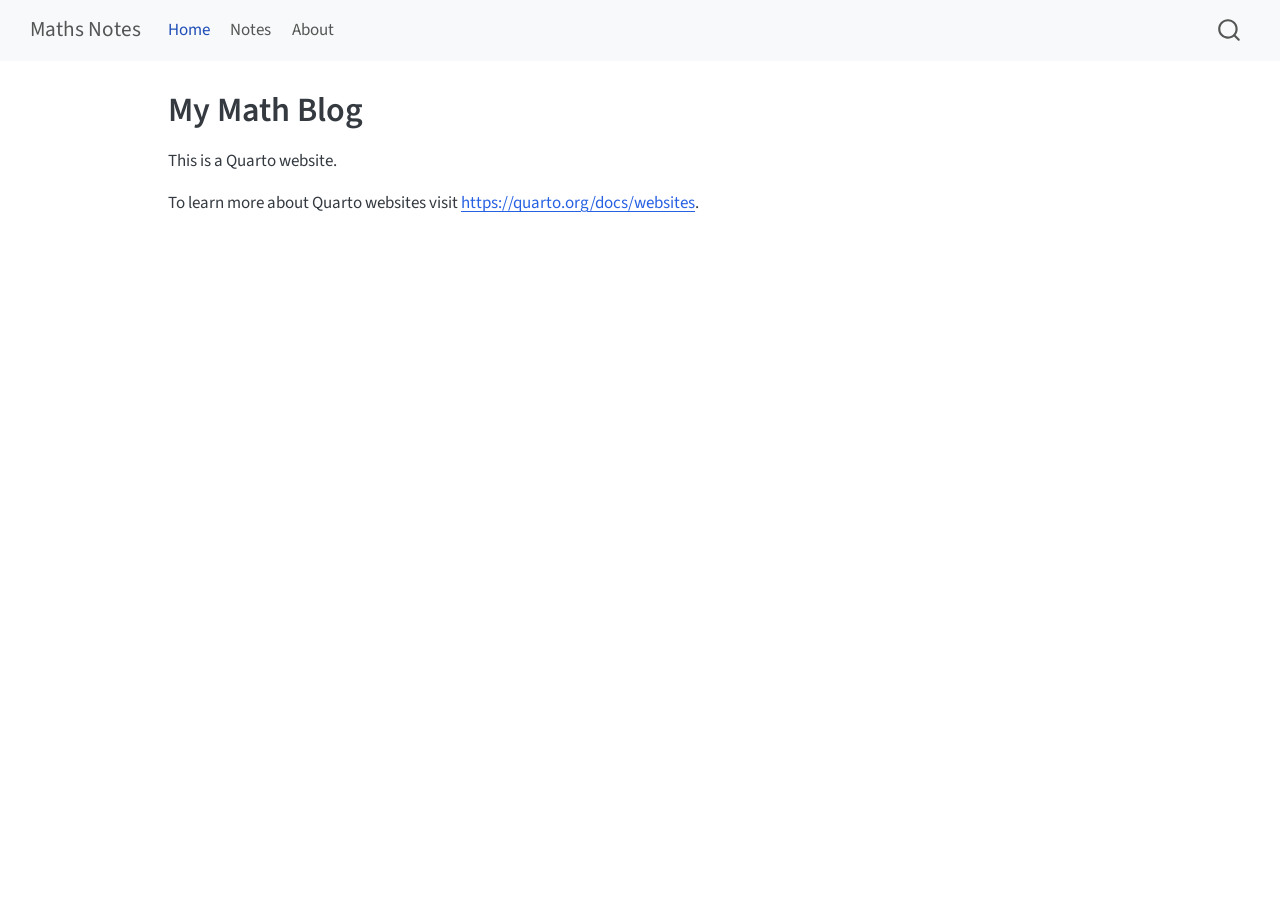
==== index.html @ 2a13a805 "Built site for gh-pages" ====
<!DOCTYPE html>
<html xmlns="http://www.w3.org/1999/xhtml" lang="en" xml:lang="en"><head>

<meta charset="utf-8">
<meta name="generator" content="quarto-1.10.18">

<meta name="viewport" content="width=device-width, initial-scale=1.0, user-scalable=yes">


<title>My Math Blog – Maths Notes</title>
<style>
/* Default styles provided by pandoc.
** See https://pandoc.org/MANUAL.html#variables-for-html for config info.
*/
span.smallcaps{font-variant: small-caps;}
div.columns{display: flex; gap: 1.5em;}
div.column{flex: auto;}
@media screen {
div.columns{gap: min(4vw, 1.5em);}
div.column{overflow-x: auto;}
}
div.hanging-indent{margin-left: 1.5em; text-indent: -1.5em;}
ul.task-list{list-style: none;}
ul.task-list li input[type="checkbox"] {
  width: 0.8em;
  margin: 0 0.8em 0.2em -1em; /* quarto-specific, see https://github.com/quarto-dev/quarto-cli/issues/4556 */ 
  vertical-align: middle;
}
</style>


<script src="site_libs/quarto-nav/quarto-nav.js"></script>
<script src="site_libs/quarto-nav/headroom.min.js"></script>
<script src="site_libs/clipboard/clipboard.min.js"></script>
<script src="site_libs/quarto-search/autocomplete.umd.js"></script>
<script src="site_libs/quarto-search/fuse.min.js"></script>
<script src="site_libs/quarto-search/quarto-search.js"></script>
<meta name="quarto:offset" content="./">
<script src="site_libs/quarto-html/quarto.js" type="module"></script>
<script src="site_libs/quarto-html/tabsets/tabsets.js" type="module"></script>
<script src="site_libs/quarto-html/popper.min.js"></script>
<script src="site_libs/quarto-html/tippy.umd.min.js"></script>
<script src="site_libs/quarto-html/anchor.min.js"></script>
<link href="site_libs/quarto-html/tippy.css" rel="stylesheet">
<link href="site_libs/quarto-html/quarto-syntax-highlighting-64a204ab8560d761af7679ceaba22944.css" rel="stylesheet" id="quarto-text-highlighting-styles">
<script src="site_libs/bootstrap/bootstrap.min.js"></script>
<link href="site_libs/bootstrap/bootstrap-icons.css" rel="stylesheet">
<link href="site_libs/bootstrap/bootstrap-db2a8fcf5724d36d3601b30750421e36.min.css" rel="stylesheet" append-hash="true" id="quarto-bootstrap" data-mode="light">
<script id="quarto-search-options" type="application/json">{
  "location": "navbar",
  "copy-button": false,
  "collapse-after": 3,
  "panel-placement": "end",
  "type": "overlay",
  "limit": 50,
  "keyboard-shortcut": [
    "f",
    "/",
    "s"
  ],
  "show-item-context": false,
  "language": {
    "search-no-results-text": "No results",
    "search-matching-documents-text": "matching documents",
    "search-copy-link-title": "Copy link to search",
    "search-hide-matches-text": "Hide additional matches",
    "search-more-match-text": "more match in this document",
    "search-more-matches-text": "more matches in this document",
    "search-clear-button-title": "Clear",
    "search-text-placeholder": "",
    "search-detached-cancel-button-title": "Cancel",
    "search-submit-button-title": "Submit",
    "search-label": "Search"
  }
}</script>


<link rel="stylesheet" href="styles.css">
</head>

<body class="nav-fixed quarto-light">

<div id="quarto-search-results"></div>
  <header id="quarto-header" class="headroom fixed-top">
    <nav class="navbar navbar-expand-lg " data-bs-theme="dark">
      <div class="navbar-container container-fluid">
      <div class="navbar-brand-container mx-auto">
    <a class="navbar-brand" href="./index.html">
    <span class="navbar-title">Maths Notes</span>
    </a>
  </div>
            <div id="quarto-search" class="" title="Search"></div>
          <button class="navbar-toggler" type="button" data-bs-toggle="collapse" data-bs-target="#navbarCollapse" aria-controls="navbarCollapse" role="menu" aria-expanded="false" aria-label="Toggle navigation" onclick="if (window.quartoToggleHeadroom) { window.quartoToggleHeadroom(); }">
  <span class="navbar-toggler-icon"></span>
</button>
          <div class="collapse navbar-collapse" id="navbarCollapse">
            <ul class="navbar-nav navbar-nav-scroll me-auto">
  <li class="nav-item">
    <a class="nav-link active" href="./index.html" aria-current="page"> 
<span class="menu-text">Home</span></a>
  </li>  
  <li class="nav-item">
    <a class="nav-link" href="./posts.html"> 
<span class="menu-text">Notes</span></a>
  </li>  
  <li class="nav-item">
    <a class="nav-link" href="./about.html"> 
<span class="menu-text">About</span></a>
  </li>  
</ul>
          </div> <!-- /navcollapse -->
            <div class="quarto-navbar-tools">
</div>
      </div> <!-- /container-fluid -->
    </nav>
</header>
<!-- content -->
<div id="quarto-content" class="quarto-container page-columns page-rows-contents page-layout-article page-navbar">
<!-- sidebar -->
<!-- margin-sidebar -->
    <div id="quarto-margin-sidebar" class="sidebar margin-sidebar zindex-bottom">
        
    </div>
<!-- main -->
<main class="content" id="quarto-document-content">

<header id="title-block-header" class="quarto-title-block default">
<div class="quarto-title">
<h1 class="title">My Math Blog</h1>
</div>



<div class="quarto-title-meta">

    
  
    
  </div>
  


</header>


<p>This is a Quarto website.</p>
<p>To learn more about Quarto websites visit <a href="https://quarto.org/docs/websites" class="uri">https://quarto.org/docs/websites</a>.</p>



</main> <!-- /main -->
<script id="quarto-html-after-body" type="application/javascript">
  window.document.addEventListener("DOMContentLoaded", function (event) {
    const icon = "";
    const anchorJS = new window.AnchorJS();
    anchorJS.options = {
      placement: 'right',
      icon: icon
    };
    anchorJS.add('.anchored');
    const isCodeAnnotation = (el) => {
      for (const clz of el.classList) {
        if (clz.startsWith('code-annotation-')) {                     
          return true;
        }
      }
      return false;
    }
    const onCopySuccess = function(e) {
      // button target
      const button = e.trigger;
      // don't keep focus
      button.blur();
      // flash "checked"
      button.classList.add('code-copy-button-checked');
      var currentTitle = button.getAttribute("title");
      button.setAttribute("title", "Copied!");
      let tooltip;
      if (window.bootstrap) {
        button.setAttribute("data-bs-toggle", "tooltip");
        button.setAttribute("data-bs-placement", "left");
        button.setAttribute("data-bs-title", "Copied!");
        tooltip = new bootstrap.Tooltip(button, 
          { trigger: "manual", 
            customClass: "code-copy-button-tooltip",
            offset: [0, -8]});
        tooltip.show();    
      }
      setTimeout(function() {
        if (tooltip) {
          tooltip.hide();
          button.removeAttribute("data-bs-title");
          button.removeAttribute("data-bs-toggle");
          button.removeAttribute("data-bs-placement");
        }
        button.setAttribute("title", currentTitle);
        button.classList.remove('code-copy-button-checked');
      }, 1000);
      // clear code selection
      e.clearSelection();
    }
    const getTextToCopy = function(trigger) {
      const outerScaffold = trigger.parentElement.cloneNode(true);
      const codeEl = outerScaffold.querySelector('code');
      for (const childEl of codeEl.children) {
        if (isCodeAnnotation(childEl)) {
          childEl.remove();
        }
      }
      return codeEl.innerText;
    }
    const clipboard = new window.ClipboardJS('.code-copy-button:not([data-in-quarto-modal])', {
      text: getTextToCopy
    });
    clipboard.on('success', onCopySuccess);
    if (window.document.getElementById('quarto-embedded-source-code-modal')) {
      const clipboardModal = new window.ClipboardJS('.code-copy-button[data-in-quarto-modal]', {
        text: getTextToCopy,
        container: window.document.getElementById('quarto-embedded-source-code-modal')
      });
      clipboardModal.on('success', onCopySuccess);
    }
      var localhostRegex = new RegExp(/^(?:http|https):\/\/localhost\:?[0-9]*\//);
      var mailtoRegex = new RegExp(/^mailto:/);
        var filterRegex = new RegExp('/' + window.location.host + '/');
      var isInternal = (href) => {
          return filterRegex.test(href) || localhostRegex.test(href) || mailtoRegex.test(href);
      }
      // Inspect non-navigation links and adorn them if external
     var links = window.document.querySelectorAll('a[href]:not(.nav-link):not(.navbar-brand):not(.toc-action):not(.sidebar-link):not(.sidebar-item-toggle):not(.pagination-link):not(.no-external):not([aria-hidden]):not(.dropdown-item):not(.quarto-navigation-tool):not(.about-link)');
      for (var i=0; i<links.length; i++) {
        const link = links[i];
        if (!isInternal(link.href)) {
          // undo the damage that might have been done by quarto-nav.js in the case of
          // links that we want to consider external
          if (link.dataset.originalHref !== undefined) {
            link.href = link.dataset.originalHref;
          }
        }
      }
    function tippyHover(el, contentFn, onTriggerFn, onUntriggerFn) {
      const config = {
        allowHTML: true,
        maxWidth: 500,
        delay: 100,
        arrow: false,
        appendTo: function(el) {
            return el.parentElement;
        },
        interactive: true,
        interactiveBorder: 10,
        theme: 'quarto',
        placement: 'bottom-start',
      };
      if (contentFn) {
        config.content = contentFn;
      }
      if (onTriggerFn) {
        config.onTrigger = onTriggerFn;
      }
      if (onUntriggerFn) {
        config.onUntrigger = onUntriggerFn;
      }
      window.tippy(el, config); 
    }
    const noterefs = window.document.querySelectorAll('a[role="doc-noteref"]');
    for (var i=0; i<noterefs.length; i++) {
      const ref = noterefs[i];
      tippyHover(ref, function() {
        // use id or data attribute instead here
        let href = ref.getAttribute('data-footnote-href') || ref.getAttribute('href');
        try { href = new URL(href).hash; } catch {}
        const id = href.replace(/^#\/?/, "");
        const note = window.document.getElementById(id);
        if (note) {
          return note.innerHTML;
        } else {
          return "";
        }
      });
    }
    const xrefs = window.document.querySelectorAll('a.quarto-xref');
    const processXRef = (id, note) => {
      // Strip column container classes
      const stripColumnClz = (el) => {
        el.classList.remove("page-full", "page-columns");
        if (el.children) {
          for (const child of el.children) {
            stripColumnClz(child);
          }
        }
      }
      stripColumnClz(note)
      if (id === null || id.startsWith('sec-')) {
        // Special case sections, only their first couple elements
        const container = document.createElement("div");
        if (note.children && note.children.length > 2) {
          container.appendChild(note.children[0].cloneNode(true));
          for (let i = 1; i < note.children.length; i++) {
            const child = note.children[i];
            if (child.tagName === "P" && child.innerText === "") {
              continue;
            } else {
              container.appendChild(child.cloneNode(true));
              break;
            }
          }
          if (window.Quarto?.typesetMath) {
            window.Quarto.typesetMath(container);
          }
          return container.innerHTML
        } else {
          if (window.Quarto?.typesetMath) {
            window.Quarto.typesetMath(note);
          }
          return note.innerHTML;
        }
      } else {
        // Remove any anchor links if they are present
        const anchorLink = note.querySelector('a.anchorjs-link');
        if (anchorLink) {
          anchorLink.remove();
        }
        if (window.Quarto?.typesetMath) {
          window.Quarto.typesetMath(note);
        }
        if (note.classList.contains("callout")) {
          return note.outerHTML;
        } else {
          return note.innerHTML;
        }
      }
    }
    for (var i=0; i<xrefs.length; i++) {
      const xref = xrefs[i];
      tippyHover(xref, undefined, function(instance) {
        instance.disable();
        let url = xref.getAttribute('href');
        let hash = undefined; 
        if (url.startsWith('#')) {
          hash = url;
        } else {
          try { hash = new URL(url).hash; } catch {}
        }
        if (hash) {
          const id = hash.replace(/^#\/?/, "");
          const note = window.document.getElementById(id);
          if (note !== null) {
            try {
              const html = processXRef(id, note.cloneNode(true));
              instance.setContent(html);
            } finally {
              instance.enable();
              instance.show();
            }
          } else {
            // See if we can fetch this
            fetch(url.split('#')[0])
            .then(res => res.text())
            .then(html => {
              const parser = new DOMParser();
              const htmlDoc = parser.parseFromString(html, "text/html");
              const note = htmlDoc.getElementById(id);
              if (note !== null) {
                const html = processXRef(id, note);
                instance.setContent(html);
              } 
            }).finally(() => {
              instance.enable();
              instance.show();
            });
          }
        } else {
          // See if we can fetch a full url (with no hash to target)
          // This is a special case and we should probably do some content thinning / targeting
          fetch(url)
          .then(res => res.text())
          .then(html => {
            const parser = new DOMParser();
            const htmlDoc = parser.parseFromString(html, "text/html");
            const note = htmlDoc.querySelector('main.content');
            if (note !== null) {
              // This should only happen for chapter cross references
              // (since there is no id in the URL)
              // remove the first header
              if (note.children.length > 0 && note.children[0].tagName === "HEADER") {
                note.children[0].remove();
              }
              const html = processXRef(null, note);
              instance.setContent(html);
            } 
          }).finally(() => {
            instance.enable();
            instance.show();
          });
        }
      }, function(instance) {
      });
    }
        let selectedAnnoteEl;
        const selectorForAnnotation = ( cell, annotation) => {
          let cellAttr = 'data-code-cell="' + cell + '"';
          let lineAttr = 'data-code-annotation="' +  annotation + '"';
          const selector = 'span[' + cellAttr + '][' + lineAttr + ']';
          return selector;
        }
        const selectCodeLines = (annoteEl) => {
          const doc = window.document;
          const targetCell = annoteEl.getAttribute("data-target-cell");
          const targetAnnotation = annoteEl.getAttribute("data-target-annotation");
          const annoteSpan = window.document.querySelector(selectorForAnnotation(targetCell, targetAnnotation));
          const lines = annoteSpan.getAttribute("data-code-lines").split(",");
          const lineIds = lines.map((line) => {
            return targetCell + "-" + line;
          })
          let top = null;
          let height = null;
          let parent = null;
          if (lineIds.length > 0) {
              //compute the position of the single el (top and bottom and make a div)
              const el = window.document.getElementById(lineIds[0]);
              top = el.offsetTop;
              height = el.offsetHeight;
              parent = el.parentElement.parentElement;
            if (lineIds.length > 1) {
              const lastEl = window.document.getElementById(lineIds[lineIds.length - 1]);
              const bottom = lastEl.offsetTop + lastEl.offsetHeight;
              height = bottom - top;
            }
            if (top !== null && height !== null && parent !== null) {
              // cook up a div (if necessary) and position it 
              let div = window.document.getElementById("code-annotation-line-highlight");
              if (div === null) {
                div = window.document.createElement("div");
                div.setAttribute("id", "code-annotation-line-highlight");
                div.style.position = 'absolute';
                parent.appendChild(div);
              }
              div.style.top = top - 2 + "px";
              div.style.height = height + 4 + "px";
              div.style.left = 0;
              let gutterDiv = window.document.getElementById("code-annotation-line-highlight-gutter");
              if (gutterDiv === null) {
                gutterDiv = window.document.createElement("div");
                gutterDiv.setAttribute("id", "code-annotation-line-highlight-gutter");
                gutterDiv.style.position = 'absolute';
                const codeCell = window.document.getElementById(targetCell);
                const gutter = codeCell.querySelector('.code-annotation-gutter');
                gutter.appendChild(gutterDiv);
              }
              gutterDiv.style.top = top - 2 + "px";
              gutterDiv.style.height = height + 4 + "px";
            }
            selectedAnnoteEl = annoteEl;
          }
        };
        const unselectCodeLines = () => {
          const elementsIds = ["code-annotation-line-highlight", "code-annotation-line-highlight-gutter"];
          elementsIds.forEach((elId) => {
            const div = window.document.getElementById(elId);
            if (div) {
              div.remove();
            }
          });
          selectedAnnoteEl = undefined;
        };
          // Handle positioning of the toggle
      window.addEventListener(
        "resize",
        throttle(() => {
          elRect = undefined;
          if (selectedAnnoteEl) {
            selectCodeLines(selectedAnnoteEl);
          }
        }, 10)
      );
      function throttle(fn, ms) {
      let throttle = false;
      let timer;
        return (...args) => {
          if(!throttle) { // first call gets through
              fn.apply(this, args);
              throttle = true;
          } else { // all the others get throttled
              if(timer) clearTimeout(timer); // cancel #2
              timer = setTimeout(() => {
                fn.apply(this, args);
                timer = throttle = false;
              }, ms);
          }
        };
      }
        // Attach click handler to the DT
        const annoteDls = window.document.querySelectorAll('dt[data-target-cell]');
        for (const annoteDlNode of annoteDls) {
          annoteDlNode.addEventListener('click', (event) => {
            const clickedEl = event.target;
            if (clickedEl !== selectedAnnoteEl) {
              unselectCodeLines();
              const activeEl = window.document.querySelector('dt[data-target-cell].code-annotation-active');
              if (activeEl) {
                activeEl.classList.remove('code-annotation-active');
              }
              selectCodeLines(clickedEl);
              clickedEl.classList.add('code-annotation-active');
            } else {
              // Unselect the line
              unselectCodeLines();
              clickedEl.classList.remove('code-annotation-active');
            }
          });
        }
    const findCites = (el) => {
      const parentEl = el.parentElement;
      if (parentEl) {
        const cites = parentEl.dataset.cites;
        if (cites) {
          return {
            el,
            cites: cites.split(' ')
          };
        } else {
          return findCites(el.parentElement)
        }
      } else {
        return undefined;
      }
    };
    var bibliorefs = window.document.querySelectorAll('a[role="doc-biblioref"]');
    for (var i=0; i<bibliorefs.length; i++) {
      const ref = bibliorefs[i];
      const citeInfo = findCites(ref);
      if (citeInfo) {
        tippyHover(citeInfo.el, function() {
          var popup = window.document.createElement('div');
          citeInfo.cites.forEach(function(cite) {
            var citeDiv = window.document.createElement('div');
            citeDiv.classList.add('hanging-indent');
            citeDiv.classList.add('csl-entry');
            var biblioDiv = window.document.getElementById('ref-' + cite);
            if (biblioDiv) {
              citeDiv.innerHTML = biblioDiv.innerHTML;
            }
            popup.appendChild(citeDiv);
          });
          return popup.innerHTML;
        });
      }
    }
  });
  </script>
</div> <!-- /content -->




</body></html>
---- site_libs/quarto-html/tippy.css ----
.tippy-box[data-animation=fade][data-state=hidden]{opacity:0}[data-tippy-root]{max-width:calc(100vw - 10px)}.tippy-box{position:relative;background-color:#333;color:#fff;border-radius:4px;font-size:14px;line-height:1.4;white-space:normal;outline:0;transition-property:transform,visibility,opacity}.tippy-box[data-placement^=top]>.tippy-arrow{bottom:0}.tippy-box[data-placement^=top]>.tippy-arrow:before{bottom:-7px;left:0;border-width:8px 8px 0;border-top-color:initial;transform-origin:center top}.tippy-box[data-placement^=bottom]>.tippy-arrow{top:0}.tippy-box[data-placement^=bottom]>.tippy-arrow:before{top:-7px;left:0;border-width:0 8px 8px;border-bottom-color:initial;transform-origin:center bottom}.tippy-box[data-placement^=left]>.tippy-arrow{right:0}.tippy-box[data-placement^=left]>.tippy-arrow:before{border-width:8px 0 8px 8px;border-left-color:initial;right:-7px;transform-origin:center left}.tippy-box[data-placement^=right]>.tippy-arrow{left:0}.tippy-box[data-placement^=right]>.tippy-arrow:before{left:-7px;border-width:8px 8px 8px 0;border-right-color:initial;transform-origin:center right}.tippy-box[data-inertia][data-state=visible]{transition-timing-function:cubic-bezier(.54,1.5,.38,1.11)}.tippy-arrow{width:16px;height:16px;color:#333}.tippy-arrow:before{content:"";position:absolute;border-color:transparent;border-style:solid}.tippy-content{position:relative;padding:5px 9px;z-index:1}
---- site_libs/quarto-html/quarto-syntax-highlighting-64a204ab8560d761af7679ceaba22944.css ----
/* quarto syntax highlight colors */
:root {
  --quarto-hl-ot-color: #003B4F;
  --quarto-hl-at-color: #657422;
  --quarto-hl-ss-color: #20794D;
  --quarto-hl-an-color: #5E5E5E;
  --quarto-hl-fu-color: #4758AB;
  --quarto-hl-st-color: #20794D;
  --quarto-hl-cf-color: #003B4F;
  --quarto-hl-op-color: #5E5E5E;
  --quarto-hl-er-color: #AD0000;
  --quarto-hl-bn-color: #AD0000;
  --quarto-hl-al-color: #AD0000;
  --quarto-hl-va-color: #111111;
  --quarto-hl-bu-color: inherit;
  --quarto-hl-ex-color: inherit;
  --quarto-hl-pp-color: #AD0000;
  --quarto-hl-in-color: #5E5E5E;
  --quarto-hl-vs-color: #20794D;
  --quarto-hl-wa-color: #5E5E5E;
  --quarto-hl-do-color: #5E5E5E;
  --quarto-hl-im-color: #00769E;
  --quarto-hl-ch-color: #20794D;
  --quarto-hl-dt-color: #AD0000;
  --quarto-hl-fl-color: #AD0000;
  --quarto-hl-co-color: #5E5E5E;
  --quarto-hl-cv-color: #5E5E5E;
  --quarto-hl-cn-color: #8f5902;
  --quarto-hl-sc-color: #5E5E5E;
  --quarto-hl-dv-color: #AD0000;
  --quarto-hl-kw-color: #003B4F;
}

/* other quarto variables */
:root {
  --quarto-font-monospace: SFMono-Regular, Menlo, Monaco, Consolas, "Liberation Mono", "Courier New", monospace;
}

/* syntax highlight based on Pandoc's rules */
pre > code.sourceCode > span {
  color: #003B4F;
}

code.sourceCode > span {
  color: #003B4F;
}

div.sourceCode,
div.sourceCode pre.sourceCode {
  color: #003B4F;
}

/* Normal */
code span {
  color: #003B4F;
}

/* Alert */
code span.al {
  color: #AD0000;
  font-style: inherit;
}

/* Annotation */
code span.an {
  color: #5E5E5E;
  font-style: inherit;
}

/* Attribute */
code span.at {
  color: #657422;
  font-style: inherit;
}

/* BaseN */
code span.bn {
  color: #AD0000;
  font-style: inherit;
}

/* BuiltIn */
code span.bu {
  font-style: inherit;
}

/* ControlFlow */
code span.cf {
  color: #003B4F;
  font-weight: bold;
  font-style: inherit;
}

/* Char */
code span.ch {
  color: #20794D;
  font-style: inherit;
}

/* Constant */
code span.cn {
  color: #8f5902;
  font-style: inherit;
}

/* Comment */
code span.co {
  color: #5E5E5E;
  font-style: inherit;
}

/* CommentVar */
code span.cv {
  color: #5E5E5E;
  font-style: italic;
}

/* Documentation */
code span.do {
  color: #5E5E5E;
  font-style: italic;
}

/* DataType */
code span.dt {
  color: #AD0000;
  font-style: inherit;
}

/* DecVal */
code span.dv {
  color: #AD0000;
  font-style: inherit;
}

/* Error */
code span.er {
  color: #AD0000;
  font-style: inherit;
}

/* Extension */
code span.ex {
  font-style: inherit;
}

/* Float */
code span.fl {
  color: #AD0000;
  font-style: inherit;
}

/* Function */
code span.fu {
  color: #4758AB;
  font-style: inherit;
}

/* Import */
code span.im {
  color: #00769E;
  font-style: inherit;
}

/* Information */
code span.in {
  color: #5E5E5E;
  font-style: inherit;
}

/* Keyword */
code span.kw {
  color: #003B4F;
  font-weight: bold;
  font-style: inherit;
}

/* Operator */
code span.op {
  color: #5E5E5E;
  font-style: inherit;
}

/* Other */
code span.ot {
  color: #003B4F;
  font-style: inherit;
}

/* Preprocessor */
code span.pp {
  color: #AD0000;
  font-style: inherit;
}

/* SpecialChar */
code span.sc {
  color: #5E5E5E;
  font-style: inherit;
}

/* SpecialString */
code span.ss {
  color: #20794D;
  font-style: inherit;
}

/* String */
code span.st {
  color: #20794D;
  font-style: inherit;
}

/* Variable */
code span.va {
  color: #111111;
  font-style: inherit;
}

/* VerbatimString */
code span.vs {
  color: #20794D;
  font-style: inherit;
}

/* Warning */
code span.wa {
  color: #5E5E5E;
  font-style: italic;
}

.prevent-inlining {
  content: "</";
}

/*# sourceMappingURL=9d8d5bb603a83b8298b89080a598c93b.css.map */
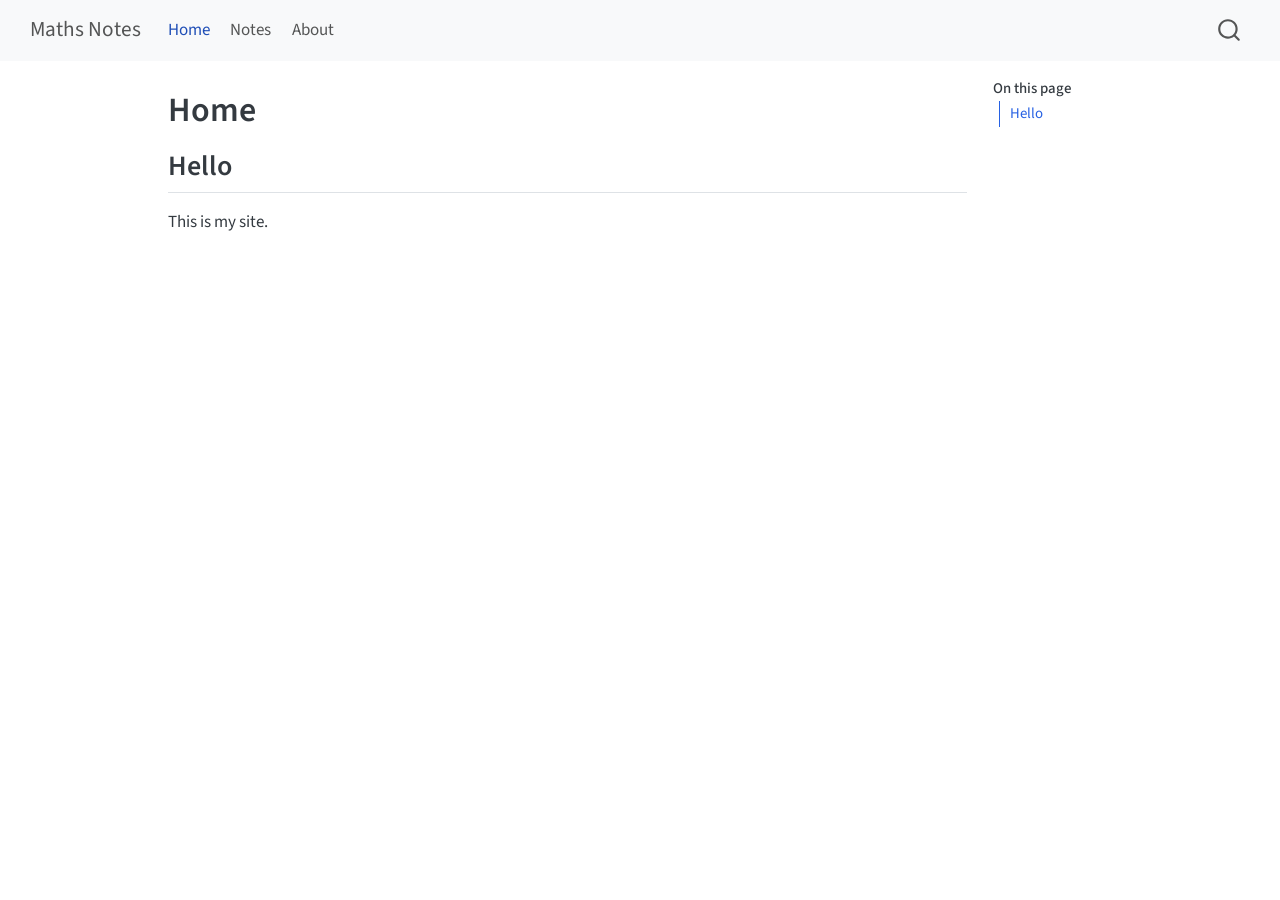
==== commit efce5a17: "Built site for gh-pages" ====
--- a/index.html
+++ b/index.html
@@ -7,7 +7,7 @@
 <meta name="viewport" content="width=device-width, initial-scale=1.0, user-scalable=yes">
 
 
-<title>My Math Blog – Maths Notes</title>
+<title>Home – Maths Notes</title>
 <style>
 /* Default styles provided by pandoc.
 ** See https://pandoc.org/MANUAL.html#variables-for-html for config info.
@@ -45,7 +45,7 @@
 <link href="site_libs/quarto-html/quarto-syntax-highlighting-64a204ab8560d761af7679ceaba22944.css" rel="stylesheet" id="quarto-text-highlighting-styles">
 <script src="site_libs/bootstrap/bootstrap.min.js"></script>
 <link href="site_libs/bootstrap/bootstrap-icons.css" rel="stylesheet">
-<link href="site_libs/bootstrap/bootstrap-db2a8fcf5724d36d3601b30750421e36.min.css" rel="stylesheet" append-hash="true" id="quarto-bootstrap" data-mode="light">
+<link href="site_libs/bootstrap/bootstrap-6ac2aec46ad7f46b16024ee4409aa65c.min.css" rel="stylesheet" append-hash="true" id="quarto-bootstrap" data-mode="light">
 <script id="quarto-search-options" type="application/json">{
   "location": "navbar",
   "copy-button": false,
@@ -118,15 +118,21 @@
 <div id="quarto-content" class="quarto-container page-columns page-rows-contents page-layout-article page-navbar">
 <!-- sidebar -->
 <!-- margin-sidebar -->
-    <div id="quarto-margin-sidebar" class="sidebar margin-sidebar zindex-bottom">
-        
+    <div id="quarto-margin-sidebar" class="sidebar margin-sidebar">
+        <nav id="TOC" role="doc-toc" class="toc-active">
+    <h2 id="toc-title">On this page</h2>
+   
+  <ul>
+  <li><a href="#hello" id="toc-hello" class="nav-link active" data-scroll-target="#hello">Hello</a></li>
+  </ul>
+</nav>
     </div>
 <!-- main -->
 <main class="content" id="quarto-document-content">
 
 <header id="title-block-header" class="quarto-title-block default">
 <div class="quarto-title">
-<h1 class="title">My Math Blog</h1>
+<h1 class="title">Home</h1>
 </div>
 
 
@@ -143,10 +149,12 @@
 </header>
 
 
-<p>This is a Quarto website.</p>
-<p>To learn more about Quarto websites visit <a href="https://quarto.org/docs/websites" class="uri">https://quarto.org/docs/websites</a>.</p>
-
-
+<section id="hello" class="level2">
+<h2 class="anchored" data-anchor-id="hello">Hello</h2>
+<p>This is my site.</p>
+
+
+</section>
 
 </main> <!-- /main -->
 <script id="quarto-html-after-body" type="application/javascript">
@@ -222,7 +230,7 @@
     }
       var localhostRegex = new RegExp(/^(?:http|https):\/\/localhost\:?[0-9]*\//);
       var mailtoRegex = new RegExp(/^mailto:/);
-        var filterRegex = new RegExp('/' + window.location.host + '/');
+        var filterRegex = new RegExp("https:\/\/ChezLesMarmottes\.github\.io\/chezlesmarmottes\.github\.io\/");
       var isInternal = (href) => {
           return filterRegex.test(href) || localhostRegex.test(href) || mailtoRegex.test(href);
       }
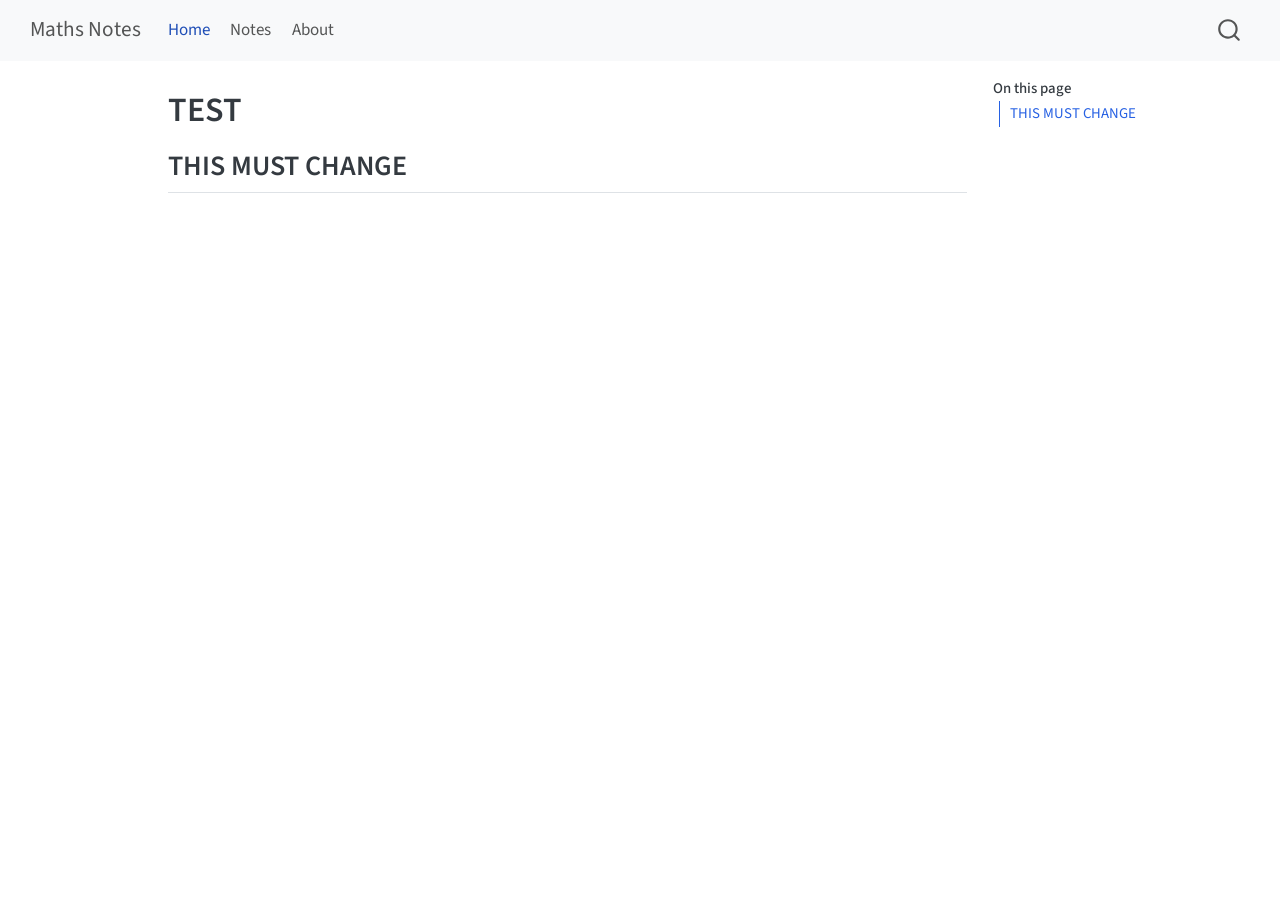
==== commit 7b32ef42: "Built site for gh-pages" ====
--- a/index.html
+++ b/index.html
@@ -7,7 +7,7 @@
 <meta name="viewport" content="width=device-width, initial-scale=1.0, user-scalable=yes">
 
 
-<title>Home – Maths Notes</title>
+<title>TEST – Maths Notes</title>
 <style>
 /* Default styles provided by pandoc.
 ** See https://pandoc.org/MANUAL.html#variables-for-html for config info.
@@ -123,7 +123,7 @@
     <h2 id="toc-title">On this page</h2>
    
   <ul>
-  <li><a href="#hello" id="toc-hello" class="nav-link active" data-scroll-target="#hello">Hello</a></li>
+  <li><a href="#this-must-change" id="toc-this-must-change" class="nav-link active" data-scroll-target="#this-must-change">THIS MUST CHANGE</a></li>
   </ul>
 </nav>
     </div>
@@ -132,7 +132,7 @@
 
 <header id="title-block-header" class="quarto-title-block default">
 <div class="quarto-title">
-<h1 class="title">Home</h1>
+<h1 class="title">TEST</h1>
 </div>
 
 
@@ -149,9 +149,8 @@
 </header>
 
 
-<section id="hello" class="level2">
-<h2 class="anchored" data-anchor-id="hello">Hello</h2>
-<p>This is my site.</p>
+<section id="this-must-change" class="level2">
+<h2 class="anchored" data-anchor-id="this-must-change">THIS MUST CHANGE</h2>
 
 
 </section>
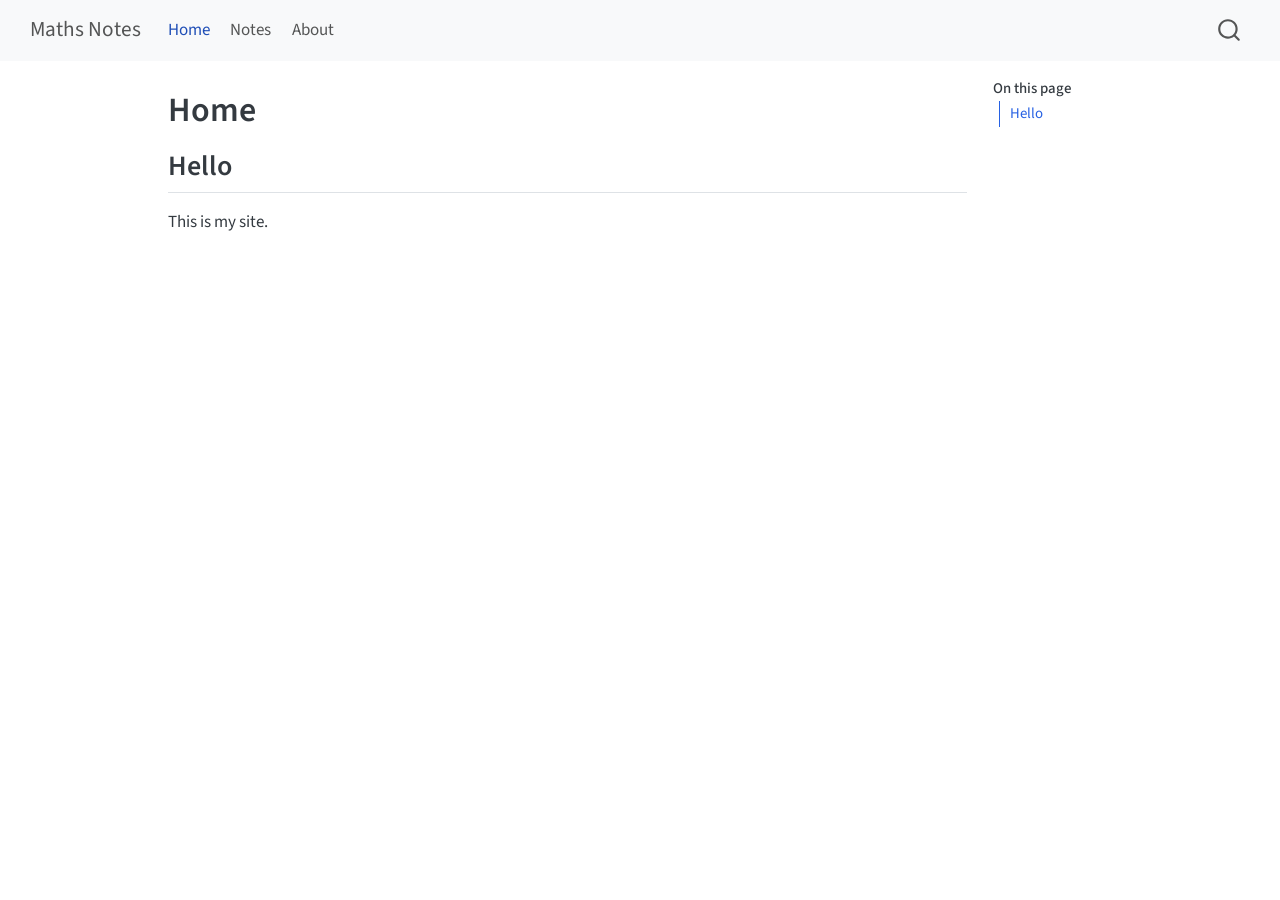
==== commit e7091684: "Built site for gh-pages" ====
--- a/index.html
+++ b/index.html
@@ -7,7 +7,7 @@
 <meta name="viewport" content="width=device-width, initial-scale=1.0, user-scalable=yes">
 
 
-<title>TEST – Maths Notes</title>
+<title>Home – Maths Notes</title>
 <style>
 /* Default styles provided by pandoc.
 ** See https://pandoc.org/MANUAL.html#variables-for-html for config info.
@@ -123,7 +123,7 @@
     <h2 id="toc-title">On this page</h2>
    
   <ul>
-  <li><a href="#this-must-change" id="toc-this-must-change" class="nav-link active" data-scroll-target="#this-must-change">THIS MUST CHANGE</a></li>
+  <li><a href="#hello" id="toc-hello" class="nav-link active" data-scroll-target="#hello">Hello</a></li>
   </ul>
 </nav>
     </div>
@@ -132,7 +132,7 @@
 
 <header id="title-block-header" class="quarto-title-block default">
 <div class="quarto-title">
-<h1 class="title">TEST</h1>
+<h1 class="title">Home</h1>
 </div>
 
 
@@ -149,8 +149,9 @@
 </header>
 
 
-<section id="this-must-change" class="level2">
-<h2 class="anchored" data-anchor-id="this-must-change">THIS MUST CHANGE</h2>
+<section id="hello" class="level2">
+<h2 class="anchored" data-anchor-id="hello">Hello</h2>
+<p>This is my site.</p>
 
 
 </section>
